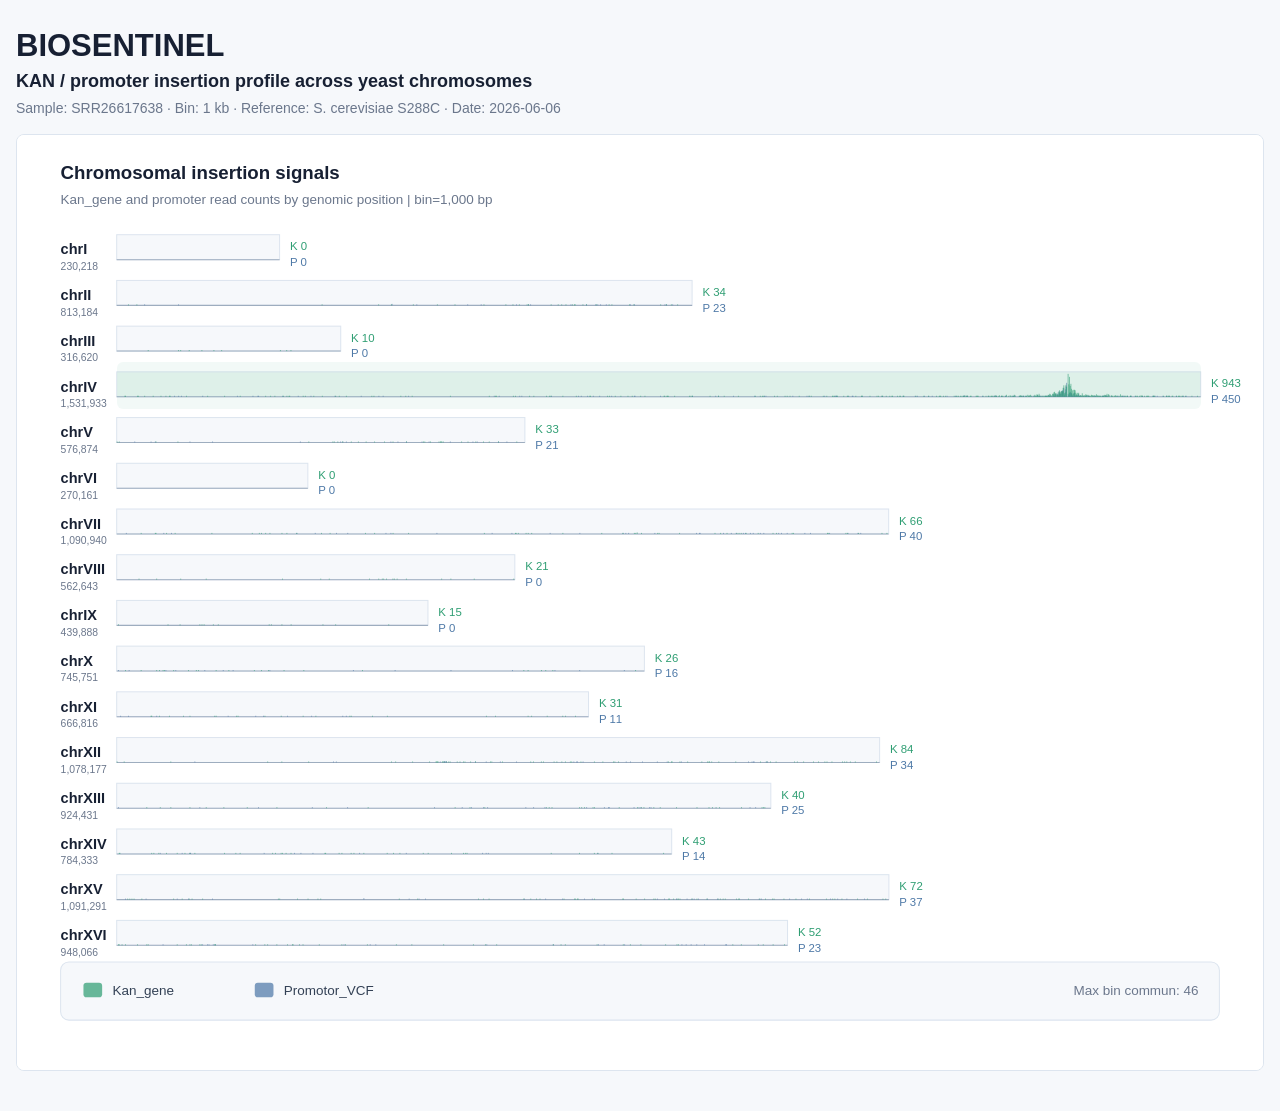
==== hack2026/site/index.html @ 2ab07f2e "Add hack2026 static dashboard" ====
<!doctype html>
<html lang="fr">
  <head>
    <meta charset="utf-8" />
    <meta name="viewport" content="width=device-width, initial-scale=1" />
    <title>BioSentinel Dashboard</title>
    <link rel="stylesheet" href="styles.css?v=3" />
  </head>
  <body>
    <main class="page">
      <header class="brandbar">
        <h1>BIOSENTINEL</h1>
        <p class="subtitle">KAN / promoter insertion profile across yeast chromosomes</p>
        <p class="metadata">Sample: SRR26617638 · Bin: 1 kb · Reference: S. cerevisiae S288C · Date: 2026-06-06</p>
      </header>

      <section class="viewer" aria-label="Vue génomique">
        <div class="figure-wrap">
          <img
            class="genome-svg"
            src="../output/combined_kan_vcf_chrom_histograms_bin1000.svg?v=4"
            alt="Histogrammes fusionnés Kan_gene et Promotor_VCF par chromosome"
          />
          <button class="chr-hit chr-hit-iv" id="openChrIV" type="button" aria-label="Ouvrir le détail du chromosome IV"></button>
        </div>
      </section>
    </main>

    <div class="modal" id="modal" aria-hidden="true">
      <div class="modal-backdrop" id="closeBackdrop"></div>
      <section class="dialog" role="dialog" aria-modal="true" aria-labelledby="modalTitle">
        <header class="dialog-head">
          <div>
            <p class="eyebrow">chrIV</p>
            <h2 id="modalTitle">Histogramme local</h2>
          </div>
          <div class="mod-center" id="modCenter">Centre modification: -</div>
          <button class="close" id="closeModal" type="button" aria-label="Fermer">×</button>
        </header>

        <div class="control-row is-hidden">
          <label for="binSlider">Fenêtre</label>
          <input id="binSlider" type="range" min="500" max="20000" step="100" value="500" />
          <output id="binValue" for="binSlider">500 bp</output>
        </div>

        <div class="control-row is-hidden">
          <label for="viewSlider">Région</label>
          <input id="viewSlider" type="range" min="50000" max="350000" step="10000" value="200000" />
          <output id="viewValue" for="viewSlider">200,000 bp</output>
        </div>

        <div class="plot-panel">
          <div id="chrIVPlot"></div>
        </div>
      </section>
    </div>

    <script src="insertions-data.js?v=1"></script>
    <script src="app.js?v=14"></script>
  </body>
</html>
---- hack2026/site/styles.css ----
:root {
  --ink: #172033;
  --muted: #6b778c;
  --line: #dde5ef;
  --panel: #f6f8fb;
  --card: #ffffff;
  --kan: #2f9e73;
  --vcf: #4e79a7;
  --highlight: #eaf5f0;
}

* {
  box-sizing: border-box;
}

body {
  margin: 0;
  color: var(--ink);
  background: var(--panel);
  font-family: Arial, Helvetica, sans-serif;
}

.page {
  width: min(1280px, calc(100vw - 32px));
  margin: 0 auto;
  padding: 28px 0 40px;
}

.topbar {
  display: flex;
  align-items: center;
  justify-content: space-between;
  gap: 24px;
  margin-bottom: 16px;
}

.brandbar {
  margin-bottom: 18px;
}

.brandbar h1 {
  margin: 0;
  color: var(--ink);
  font-size: 31px;
  font-weight: 800;
  letter-spacing: 0;
}

.subtitle {
  margin: 7px 0 0;
  color: var(--ink);
  font-size: 18px;
  font-weight: 600;
}

.metadata {
  margin: 8px 0 0;
  color: var(--muted);
  font-size: 14px;
}

.eyebrow {
  margin: 0 0 4px;
  color: var(--muted);
  font-size: 13px;
  font-weight: 700;
  letter-spacing: 0;
  text-transform: uppercase;
}

h1,
h2 {
  margin: 0;
  letter-spacing: 0;
}

h1 {
  font-size: 34px;
}

h2 {
  font-size: 24px;
}

.status {
  min-width: 132px;
  padding: 9px 12px;
  border: 1px solid var(--line);
  border-radius: 6px;
  background: #ffffff;
  color: var(--muted);
  font-size: 14px;
  text-align: center;
}

.summary {
  display: grid;
  grid-template-columns: repeat(4, minmax(0, 1fr));
  gap: 10px;
  margin-bottom: 14px;
}

.summary > div {
  min-height: 72px;
  padding: 12px 14px;
  border: 1px solid var(--line);
  border-radius: 8px;
  background: #ffffff;
}

.summary-label {
  display: block;
  margin-bottom: 8px;
  color: var(--muted);
  font-size: 13px;
}

.summary strong {
  font-size: 25px;
}

.viewer {
  border: 1px solid var(--line);
  border-radius: 8px;
  background: var(--card);
  overflow: hidden;
}

.figure-wrap {
  position: relative;
  width: 100%;
}

.genome-svg {
  display: block;
  width: 100%;
  height: auto;
}

.chr-hit {
  position: absolute;
  left: 8%;
  top: 24.3%;
  width: 87%;
  height: 5%;
  border: 0;
  border-radius: 6px;
  background: rgba(47, 158, 115, 0.06);
  cursor: pointer;
}

.chr-hit:hover {
  outline: 2px solid rgba(47, 158, 115, 0.65);
  background: rgba(47, 158, 115, 0.12);
}

.modal {
  position: fixed;
  inset: 0;
  display: none;
  place-items: center;
  padding: 24px;
  z-index: 20;
}

.modal.is-open {
  display: grid;
}

.modal-backdrop {
  position: absolute;
  inset: 0;
  background: rgba(15, 23, 42, 0.52);
}

.dialog {
  position: relative;
  width: min(1080px, calc(100vw - 36px));
  max-height: calc(100vh - 48px);
  overflow: auto;
  border: 1px solid #b9c7d8;
  border-radius: 8px;
  background: var(--card);
  box-shadow: 0 24px 80px rgba(15, 23, 42, 0.28);
}

.dialog-head {
  display: flex;
  align-items: center;
  justify-content: space-between;
  gap: 16px;
  padding: 18px 20px 12px;
  border-bottom: 1px solid var(--line);
}

.mod-center {
  margin-left: auto;
  padding: 8px 10px;
  border: 1px solid var(--line);
  border-radius: 6px;
  background: var(--panel);
  color: var(--ink);
  font-size: 13px;
  font-weight: 700;
  white-space: nowrap;
}

.close {
  width: 36px;
  height: 36px;
  border: 1px solid var(--line);
  border-radius: 6px;
  background: #ffffff;
  color: var(--ink);
  font-size: 27px;
  line-height: 1;
  cursor: pointer;
}

.control-row {
  display: grid;
  grid-template-columns: 86px 1fr 104px;
  align-items: center;
  gap: 14px;
  padding: 16px 20px;
  border-bottom: 1px solid var(--line);
}

.control-row.is-hidden {
  display: none;
}

.control-row label {
  color: var(--muted);
  font-size: 14px;
  font-weight: 700;
}

input[type="range"] {
  width: 100%;
  accent-color: var(--kan);
}

output {
  color: var(--ink);
  font-weight: 700;
  text-align: right;
}

.plot-panel {
  padding: 18px 20px 22px;
}

#chrIVPlot svg {
  display: block;
  width: 100%;
  height: auto;
}

.empty-plot {
  min-height: 280px;
  display: grid;
  place-items: center;
  border: 1px dashed var(--line);
  border-radius: 8px;
  background: var(--panel);
  color: var(--muted);
  font-size: 15px;
  line-height: 1.7;
  text-align: center;
}

.empty-plot code {
  color: var(--ink);
  font-family: ui-monospace, SFMono-Regular, Menlo, Consolas, monospace;
}

@media (max-width: 760px) {
  .topbar,
  .dialog-head {
    align-items: flex-start;
    flex-direction: column;
  }

  .summary {
    grid-template-columns: repeat(2, minmax(0, 1fr));
  }

  .control-row {
    grid-template-columns: 1fr;
  }

  output {
    text-align: left;
  }
}
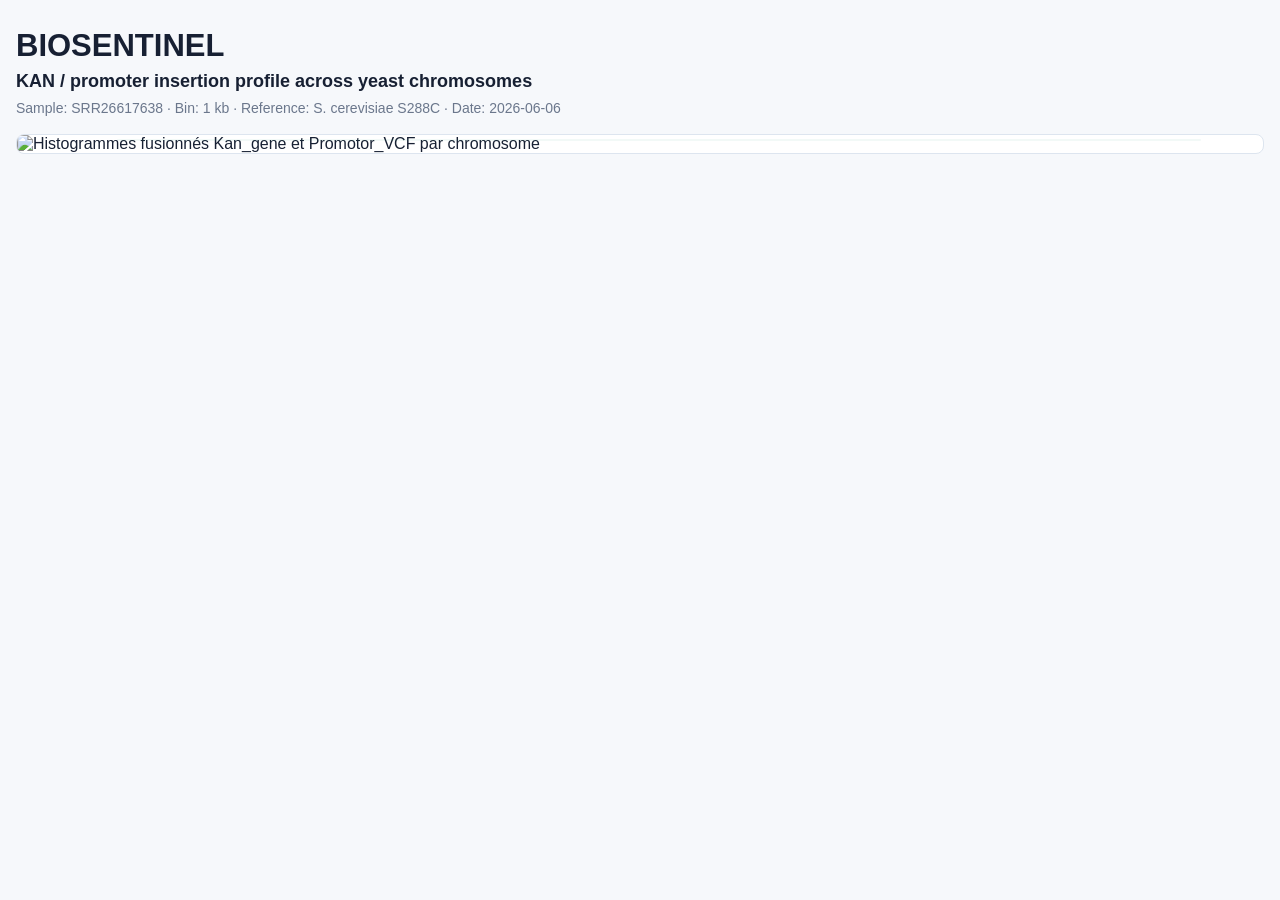
==== commit 79728959: "Update dashboard popup gene display" ====
--- a/hack2026/site/index.html
+++ b/hack2026/site/index.html
@@ -4,7 +4,7 @@
     <meta charset="utf-8" />
     <meta name="viewport" content="width=device-width, initial-scale=1" />
     <title>BioSentinel Dashboard</title>
-    <link rel="stylesheet" href="styles.css?v=3" />
+    <link rel="stylesheet" href="styles.css?v=7" />
   </head>
   <body>
     <main class="page">
@@ -33,6 +33,7 @@
           <div>
             <p class="eyebrow">chrIV</p>
             <h2 id="modalTitle">Histogramme local</h2>
+            <div class="gene-replaced" id="geneReplaced" aria-live="polite"></div>
           </div>
           <div class="mod-center" id="modCenter">Centre modification: -</div>
           <button class="close" id="closeModal" type="button" aria-label="Fermer">×</button>
@@ -57,6 +58,6 @@
     </div>
 
     <script src="insertions-data.js?v=1"></script>
-    <script src="app.js?v=14"></script>
+    <script src="app.js?v=19"></script>
   </body>
 </html>
--- a/hack2026/site/styles.css
+++ b/hack2026/site/styles.css
@@ -80,6 +80,29 @@
 
 h2 {
   font-size: 24px;
+}
+
+.gene-replaced {
+  margin-top: 8px;
+  font-size: 14px;
+  font-weight: 700;
+}
+
+.gene-replaced-title {
+  color: var(--ink);
+  margin-bottom: 2px;
+}
+
+.gene-replaced-line {
+  line-height: 1.35;
+}
+
+.gene-replaced-line--Kan_gene {
+  color: var(--kan);
+}
+
+.gene-replaced-line--Promotor_VCF {
+  color: var(--vcf);
 }
 
 .status {
@@ -282,6 +305,11 @@
     flex-direction: column;
   }
 
+  .mod-center {
+    margin-left: 0;
+    white-space: normal;
+  }
+
   .summary {
     grid-template-columns: repeat(2, minmax(0, 1fr));
   }
